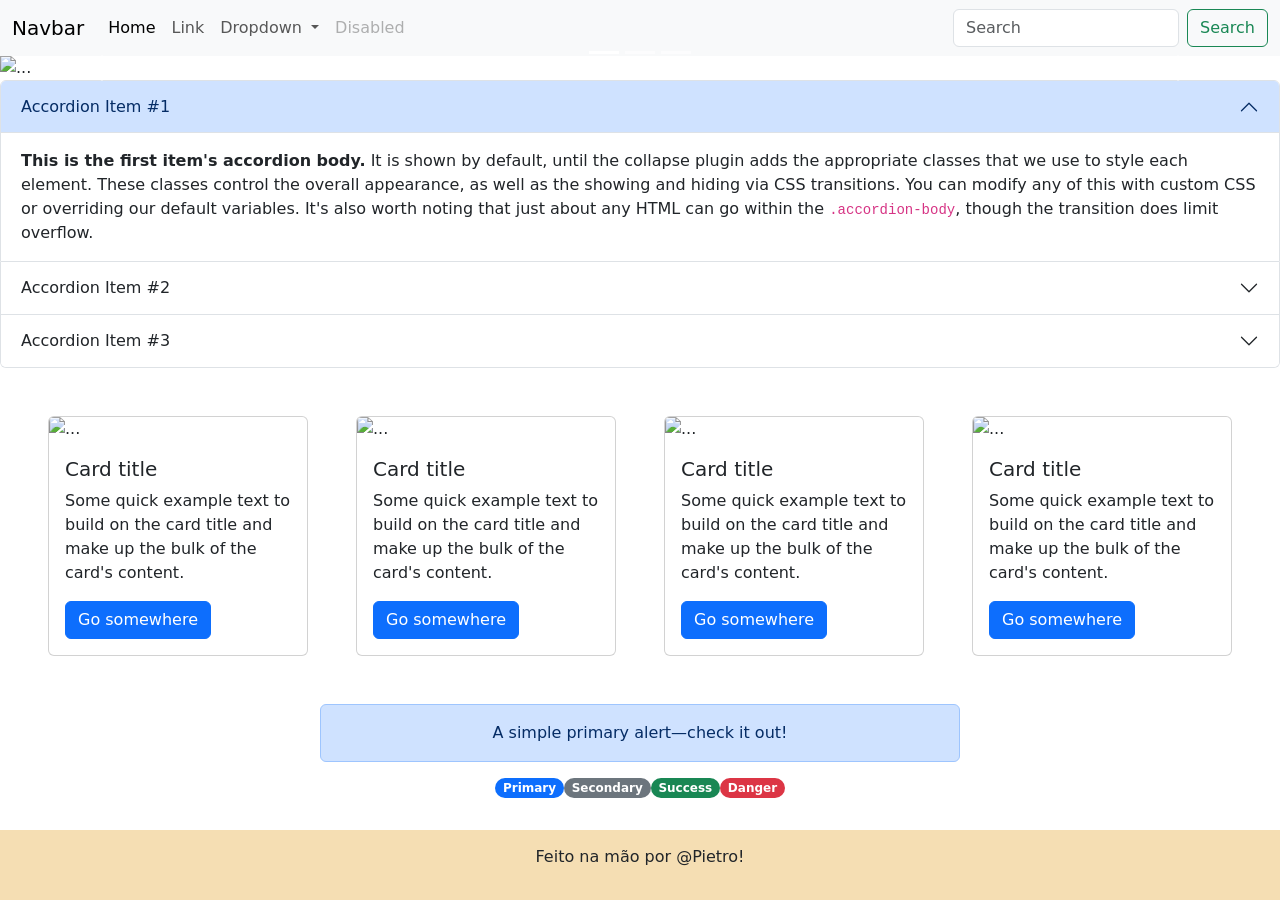
==== index.html @ e9ecaa7e "Bootstap/ Tailwind" ====
<!doctype html>
<html lang="en">
  <head>
    <meta charset="utf-8">
    <meta name="viewport" content="width=device-width, initial-scale=1">
    <title>Bootstrap demo</title>
    <link href="https://cdn.jsdelivr.net/npm/bootstrap@5.3.5/dist/css/bootstrap.min.css" rel="stylesheet" integrity="sha384-SgOJa3DmI69IUzQ2PVdRZhwQ+dy64/BUtbMJw1MZ8t5HZApcHrRKUc4W0kG879m7" crossorigin="anonymous">
    <link rel="stylesheet" href="style.css">
</head>
  <body>
    
    <!--Navbar-->

    <nav class="navbar navbar-expand-lg bg-body-tertiary">
        <div class="container-fluid">
          <a class="navbar-brand" href="#">Navbar</a>
          <button class="navbar-toggler" type="button" data-bs-toggle="collapse" data-bs-target="#navbarSupportedContent" aria-controls="navbarSupportedContent" aria-expanded="false" aria-label="Toggle navigation">
            <span class="navbar-toggler-icon"></span>
          </button>
          <div class="collapse navbar-collapse" id="navbarSupportedContent">
            <ul class="navbar-nav me-auto mb-2 mb-lg-0">
              <li class="nav-item">
                <a class="nav-link active" aria-current="page" href="#">Home</a>
              </li>
              <li class="nav-item">
                <a class="nav-link" href="#">Link</a>
              </li>
              <li class="nav-item dropdown">
                <a class="nav-link dropdown-toggle" href="#" role="button" data-bs-toggle="dropdown" aria-expanded="false">
                  Dropdown
                </a>
                <ul class="dropdown-menu">
                  <li><a class="dropdown-item" href="#">Action</a></li>
                  <li><a class="dropdown-item" href="#">Another action</a></li>
                  <li><hr class="dropdown-divider"></li>
                  <li><a class="dropdown-item" href="#">Something else here</a></li>
                </ul>
              </li>
              <li class="nav-item">
                <a class="nav-link disabled" aria-disabled="true">Disabled</a>
              </li>
            </ul>
            <form class="d-flex" role="search">
              <input class="form-control me-2" type="search" placeholder="Search" aria-label="Search">
              <button class="btn btn-outline-success" type="submit">Search</button>
            </form>
          </div>
        </div>
      </nav>

      <!--Carousel-->

      <div id="carouselExampleIndicators" class="carousel slide">
        <div class="carousel-indicators">
          <button type="button" data-bs-target="#carouselExampleIndicators" data-bs-slide-to="0" class="active" aria-current="true" aria-label="Slide 1"></button>
          <button type="button" data-bs-target="#carouselExampleIndicators" data-bs-slide-to="1" aria-label="Slide 2"></button>
          <button type="button" data-bs-target="#carouselExampleIndicators" data-bs-slide-to="2" aria-label="Slide 3"></button>
        </div>
        <div class="carousel-inner">
          <div class="carousel-item active">
            <img src="..." class="d-block w-100" alt="...">
          </div>
          <div class="carousel-item">
            <img src="..." class="d-block w-100" alt="...">
          </div>
          <div class="carousel-item">
            <img src="..." class="d-block w-100" alt="...">
          </div>
        </div>
        <button class="carousel-control-prev" type="button" data-bs-target="#carouselExampleIndicators" data-bs-slide="prev">
          <span class="carousel-control-prev-icon" aria-hidden="true"></span>
          <span class="visually-hidden">Previous</span>
        </button>
        <button class="carousel-control-next" type="button" data-bs-target="#carouselExampleIndicators" data-bs-slide="next">
          <span class="carousel-control-next-icon" aria-hidden="true"></span>
          <span class="visually-hidden">Next</span>
        </button>
      </div>

      <!--Accordion-->

      <div class="accordion" id="accordionExample">
        <div class="accordion-item">
          <h2 class="accordion-header">
            <button class="accordion-button" type="button" data-bs-toggle="collapse" data-bs-target="#collapseOne" aria-expanded="true" aria-controls="collapseOne">
              Accordion Item #1
            </button>
          </h2>
          <div id="collapseOne" class="accordion-collapse collapse show" data-bs-parent="#accordionExample">
            <div class="accordion-body">
              <strong>This is the first item's accordion body.</strong> It is shown by default, until the collapse plugin adds the appropriate classes that we use to style each element. These classes control the overall appearance, as well as the showing and hiding via CSS transitions. You can modify any of this with custom CSS or overriding our default variables. It's also worth noting that just about any HTML can go within the <code>.accordion-body</code>, though the transition does limit overflow.
            </div>
          </div>
        </div>
        <div class="accordion-item">
          <h2 class="accordion-header">
            <button class="accordion-button collapsed" type="button" data-bs-toggle="collapse" data-bs-target="#collapseTwo" aria-expanded="false" aria-controls="collapseTwo">
              Accordion Item #2
            </button>
          </h2>
          <div id="collapseTwo" class="accordion-collapse collapse" data-bs-parent="#accordionExample">
            <div class="accordion-body">
              <strong>This is the second item's accordion body.</strong> It is hidden by default, until the collapse plugin adds the appropriate classes that we use to style each element. These classes control the overall appearance, as well as the showing and hiding via CSS transitions. You can modify any of this with custom CSS or overriding our default variables. It's also worth noting that just about any HTML can go within the <code>.accordion-body</code>, though the transition does limit overflow.
            </div>
          </div>
        </div>
        <div class="accordion-item">
          <h2 class="accordion-header">
            <button class="accordion-button collapsed" type="button" data-bs-toggle="collapse" data-bs-target="#collapseThree" aria-expanded="false" aria-controls="collapseThree">
              Accordion Item #3
            </button>
          </h2>
          <div id="collapseThree" class="accordion-collapse collapse" data-bs-parent="#accordionExample">
            <div class="accordion-body">
              <strong>This is the third item's accordion body.</strong> It is hidden by default, until the collapse plugin adds the appropriate classes that we use to style each element. These classes control the overall appearance, as well as the showing and hiding via CSS transitions. You can modify any of this with custom CSS or overriding our default variables. It's also worth noting that just about any HTML can go within the <code>.accordion-body</code>, though the transition does limit overflow.
            </div>
          </div>
        </div>
      </div>

      

      <!--Cards-->


    <div class="cards d-flex gap-5 justify-content-center m-5">
      <div class="card" style="width: 18rem;">
        <img src="..." class="card-img-top" alt="...">
        <div class="card-body">
          <h5 class="card-title">Card title</h5>
          <p class="card-text">Some quick example text to build on the card title and make up the bulk of the card's content.</p>
          <a href="#" class="btn btn-primary">Go somewhere</a>
        </div>
      </div>

      <!--Card-->

      <div class="card" style="width: 18rem;">
        <img src="..." class="card-img-top" alt="...">
        <div class="card-body">
          <h5 class="card-title">Card title</h5>
          <p class="card-text">Some quick example text to build on the card title and make up the bulk of the card's content.</p>
          <a href="#" class="btn btn-primary">Go somewhere</a>
        </div>
      </div>

      <!--Card-->
      <div class="card" style="width: 18rem;">
        <img src="..." class="card-img-top" alt="...">
        <div class="card-body">
          <h5 class="card-title">Card title</h5>
          <p class="card-text">Some quick example text to build on the card title and make up the bulk of the card's content.</p>
          <a href="#" class="btn btn-primary">Go somewhere</a>
        </div>
      </div>


      <!--Card-->
      <div class="card" style="width: 18rem;">
        <img src="..." class="card-img-top" alt="...">
        <div class="card-body">
          <h5 class="card-title">Card title</h5>
          <p class="card-text">Some quick example text to build on the card title and make up the bulk of the card's content.</p>
          <a href="#" class="btn btn-primary">Go somewhere</a>
        </div>
      </div>
    </div>

      <!--Alert-->
    <div class="alert-more d-flex justify-content-center alerta">
      <div class="alert alert-primary col-6 d-flex justify-content-center" role="alert">
        A simple primary alert—check it out!      
      </div>
    </div>

    <!--Span-->
    <div class="spans">
        <span class="badge rounded-pill text-bg-primary">Primary</span>
        <span class="badge rounded-pill text-bg-secondary">Secondary</span>
        <span class="badge rounded-pill text-bg-success">Success</span>
        <span class="badge rounded-pill text-bg-danger">Danger</span>
    </div>
      <!--Footer-->

    <footer class="Footer col-12 d-flex align-items-center justify-content-center">
        <div >
            <p>Feito na mão por @Pietro!</p>
        </div>
    </footer>
    
      
    <script src="https://cdn.jsdelivr.net/npm/bootstrap@5.3.5/dist/js/bootstrap.bundle.min.js" integrity="sha384-k6d4wzSIapyDyv1kpU366/PK5hCdSbCRGRCMv+eplOQJWyd1fbcAu9OCUj5zNLiq" crossorigin="anonymous"></script>
  </body>
</html>
---- style.css ----
.Footer{
    height: 70px;
    background: wheat;
    bottom: 0;
    position: absolute;
}

.spans{
    display: flex;
    align-items: center;
    justify-content: center;
}
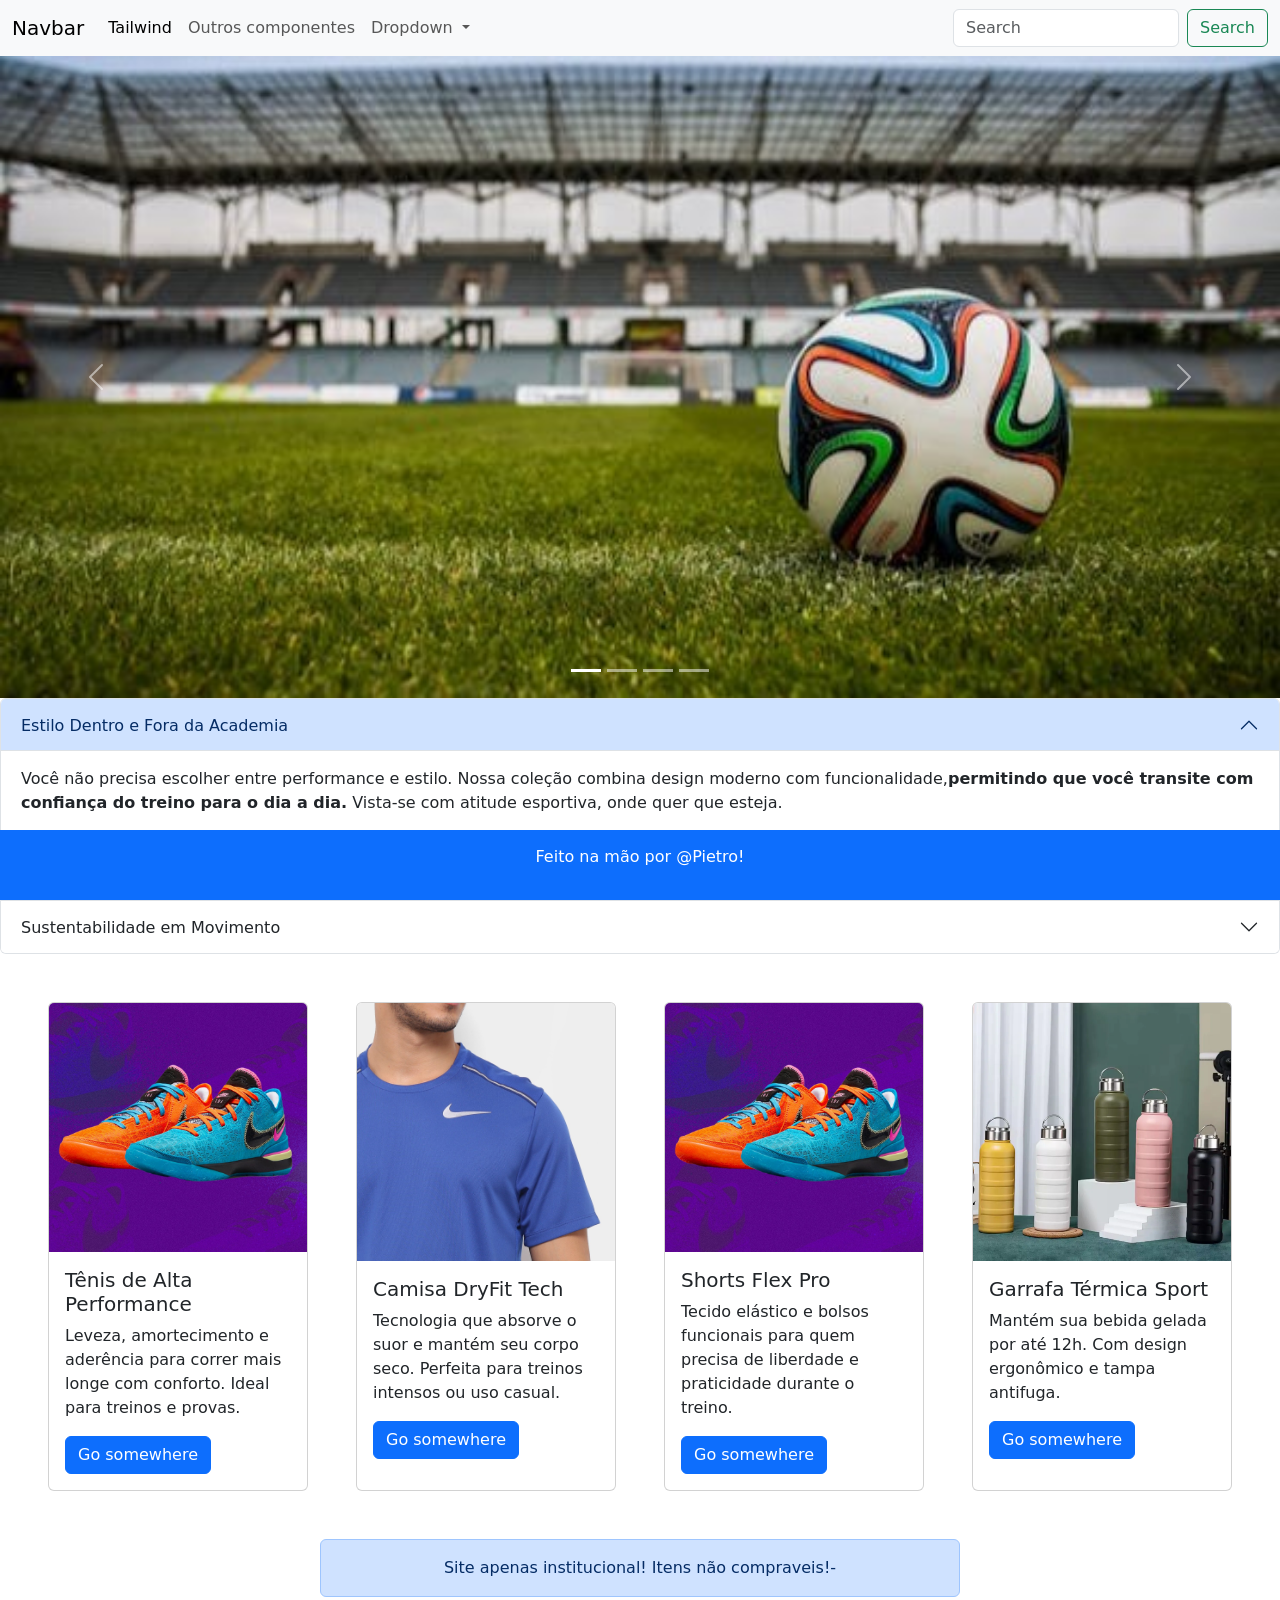
==== commit 90e33767: "Fim site bootstrap  e componentes" ====
--- a/index.html
+++ b/index.html
@@ -20,24 +20,19 @@
           <div class="collapse navbar-collapse" id="navbarSupportedContent">
             <ul class="navbar-nav me-auto mb-2 mb-lg-0">
               <li class="nav-item">
-                <a class="nav-link active" aria-current="page" href="#">Home</a>
+                <a class="nav-link active" aria-current="page" href="#">Tailwind</a>
               </li>
               <li class="nav-item">
-                <a class="nav-link" href="#">Link</a>
+                <a class="nav-link" href="bootstrap.html">Outros componentes</a>
               </li>
               <li class="nav-item dropdown">
                 <a class="nav-link dropdown-toggle" href="#" role="button" data-bs-toggle="dropdown" aria-expanded="false">
                   Dropdown
                 </a>
                 <ul class="dropdown-menu">
-                  <li><a class="dropdown-item" href="#">Action</a></li>
-                  <li><a class="dropdown-item" href="#">Another action</a></li>
-                  <li><hr class="dropdown-divider"></li>
-                  <li><a class="dropdown-item" href="#">Something else here</a></li>
+                  <li><a class="dropdown-item" href="bootstrap.html">Outros componentes</a></li>
+                  <li><a class="dropdown-item" href="#">Tailwind</a></li>
                 </ul>
-              </li>
-              <li class="nav-item">
-                <a class="nav-link disabled" aria-disabled="true">Disabled</a>
               </li>
             </ul>
             <form class="d-flex" role="search">
@@ -55,16 +50,20 @@
           <button type="button" data-bs-target="#carouselExampleIndicators" data-bs-slide-to="0" class="active" aria-current="true" aria-label="Slide 1"></button>
           <button type="button" data-bs-target="#carouselExampleIndicators" data-bs-slide-to="1" aria-label="Slide 2"></button>
           <button type="button" data-bs-target="#carouselExampleIndicators" data-bs-slide-to="2" aria-label="Slide 3"></button>
+          <button type="button" data-bs-target="#carouselExampleIndicators" data-bs-slide-to="3" aria-label="Slide 4"></button>
         </div>
         <div class="carousel-inner">
           <div class="carousel-item active">
-            <img src="..." class="d-block w-100" alt="...">
+            <img src="img/fut.jpeg" class="d-block w-100" alt="...">
           </div>
           <div class="carousel-item">
-            <img src="..." class="d-block w-100" alt="...">
+            <img src="img/nada.jpg" class="d-block w-100" alt="...">
           </div>
           <div class="carousel-item">
-            <img src="..." class="d-block w-100" alt="...">
+            <img src="img/peso.jpeg" class="d-block w-100" alt="...">
+          </div>
+          <div class="carousel-item">
+            <img src="img/tenis.jpeg" class="d-block w-100" alt="...">
           </div>
         </div>
         <button class="carousel-control-prev" type="button" data-bs-target="#carouselExampleIndicators" data-bs-slide="prev">
@@ -83,36 +82,36 @@
         <div class="accordion-item">
           <h2 class="accordion-header">
             <button class="accordion-button" type="button" data-bs-toggle="collapse" data-bs-target="#collapseOne" aria-expanded="true" aria-controls="collapseOne">
-              Accordion Item #1
+              Estilo Dentro e Fora da Academia
             </button>
           </h2>
           <div id="collapseOne" class="accordion-collapse collapse show" data-bs-parent="#accordionExample">
             <div class="accordion-body">
-              <strong>This is the first item's accordion body.</strong> It is shown by default, until the collapse plugin adds the appropriate classes that we use to style each element. These classes control the overall appearance, as well as the showing and hiding via CSS transitions. You can modify any of this with custom CSS or overriding our default variables. It's also worth noting that just about any HTML can go within the <code>.accordion-body</code>, though the transition does limit overflow.
+              <p>Você não precisa escolher entre performance e estilo. Nossa coleção combina design moderno com funcionalidade,<b>permitindo que você transite com confiança do treino para o dia a dia.</b> Vista-se com atitude esportiva, onde quer que esteja.              </p>
             </div>
           </div>
         </div>
         <div class="accordion-item">
           <h2 class="accordion-header">
             <button class="accordion-button collapsed" type="button" data-bs-toggle="collapse" data-bs-target="#collapseTwo" aria-expanded="false" aria-controls="collapseTwo">
-              Accordion Item #2
+              Tecnologia e Desempenho
             </button>
           </h2>
           <div id="collapseTwo" class="accordion-collapse collapse" data-bs-parent="#accordionExample">
             <div class="accordion-body">
-              <strong>This is the second item's accordion body.</strong> It is hidden by default, until the collapse plugin adds the appropriate classes that we use to style each element. These classes control the overall appearance, as well as the showing and hiding via CSS transitions. You can modify any of this with custom CSS or overriding our default variables. It's also worth noting that just about any HTML can go within the <code>.accordion-body</code>, though the transition does limit overflow.
+              <p>Nossas roupas são desenvolvidas com tecidos tecnológicos que oferecem <b>maior respirabilidade, controle de umidade e compressão estratégica.</b> Cada peça é pensada para otimizar seu desempenho nos treinos e competições, garantindo conforto e liberdade de movimento.</p>
             </div>
           </div>
         </div>
         <div class="accordion-item">
           <h2 class="accordion-header">
             <button class="accordion-button collapsed" type="button" data-bs-toggle="collapse" data-bs-target="#collapseThree" aria-expanded="false" aria-controls="collapseThree">
-              Accordion Item #3
+              Sustentabilidade em Movimento
             </button>
           </h2>
           <div id="collapseThree" class="accordion-collapse collapse" data-bs-parent="#accordionExample">
             <div class="accordion-body">
-              <strong>This is the third item's accordion body.</strong> It is hidden by default, until the collapse plugin adds the appropriate classes that we use to style each element. These classes control the overall appearance, as well as the showing and hiding via CSS transitions. You can modify any of this with custom CSS or overriding our default variables. It's also worth noting that just about any HTML can go within the <code>.accordion-body</code>, though the transition does limit overflow.
+              <p>Acreditamos em um futuro mais consciente. Por isso, utilizamos materiais reciclados e processos de produção sustentáveis, reduzindo o impacto ambiental sem comprometer a qualidade. <b>Escolha uma marca que se preocupa com o planeta tanto quanto com sua performance.</b></p>
             </div>
           </div>
         </div>
@@ -125,10 +124,10 @@
 
     <div class="cards d-flex gap-5 justify-content-center m-5">
       <div class="card" style="width: 18rem;">
-        <img src="..." class="card-img-top" alt="...">
+        <img src="img/NikeTenis.jpg" class="card-img-top" alt="...">
         <div class="card-body">
-          <h5 class="card-title">Card title</h5>
-          <p class="card-text">Some quick example text to build on the card title and make up the bulk of the card's content.</p>
+          <h5 class="card-title">Tênis de Alta Performance</h5>
+          <p class="card-text">Leveza, amortecimento e aderência para correr mais longe com conforto. Ideal para treinos e provas.</p>
           <a href="#" class="btn btn-primary">Go somewhere</a>
         </div>
       </div>
@@ -136,20 +135,20 @@
       <!--Card-->
 
       <div class="card" style="width: 18rem;">
-        <img src="..." class="card-img-top" alt="...">
+        <img src="img/Nike_dryfit.jpg" class="card-img-top" alt="...">
         <div class="card-body">
-          <h5 class="card-title">Card title</h5>
-          <p class="card-text">Some quick example text to build on the card title and make up the bulk of the card's content.</p>
+          <h5 class="card-title">Camisa DryFit Tech</h5>
+          <p class="card-text">Tecnologia que absorve o suor e mantém seu corpo seco. Perfeita para treinos intensos ou uso casual.</p>
           <a href="#" class="btn btn-primary">Go somewhere</a>
         </div>
       </div>
 
       <!--Card-->
       <div class="card" style="width: 18rem;">
-        <img src="..." class="card-img-top" alt="...">
+        <img src="img/NikeTenis.jpg" class="card-img-top" alt="...">
         <div class="card-body">
-          <h5 class="card-title">Card title</h5>
-          <p class="card-text">Some quick example text to build on the card title and make up the bulk of the card's content.</p>
+          <h5 class="card-title">Shorts Flex Pro</h5>
+          <p class="card-text"> Tecido elástico e bolsos funcionais para quem precisa de liberdade e praticidade durante o treino.</p>
           <a href="#" class="btn btn-primary">Go somewhere</a>
         </div>
       </div>
@@ -157,32 +156,26 @@
 
       <!--Card-->
       <div class="card" style="width: 18rem;">
-        <img src="..." class="card-img-top" alt="...">
+        <img src="img/Garrafa.webp" class="card-img-top" alt="...">
         <div class="card-body">
-          <h5 class="card-title">Card title</h5>
-          <p class="card-text">Some quick example text to build on the card title and make up the bulk of the card's content.</p>
+          <h5 class="card-title">Garrafa Térmica Sport </h5>
+          <p class="card-text">Mantém sua bebida gelada por até 12h. Com design ergonômico e tampa antifuga.</p>
           <a href="#" class="btn btn-primary">Go somewhere</a>
         </div>
       </div>
     </div>
 
       <!--Alert-->
-    <div class="alert-more d-flex justify-content-center alerta">
+    <div class="alert-more d-flex justify-content-center alerta mb-5">
       <div class="alert alert-primary col-6 d-flex justify-content-center" role="alert">
-        A simple primary alert—check it out!      
+        Site apenas institucional! Itens não compraveis!-      
       </div>
     </div>
 
-    <!--Span-->
-    <div class="spans">
-        <span class="badge rounded-pill text-bg-primary">Primary</span>
-        <span class="badge rounded-pill text-bg-secondary">Secondary</span>
-        <span class="badge rounded-pill text-bg-success">Success</span>
-        <span class="badge rounded-pill text-bg-danger">Danger</span>
-    </div>
+   
       <!--Footer-->
 
-    <footer class="Footer col-12 d-flex align-items-center justify-content-center">
+    <footer class="Footer col-12 d-flex align-items-center justify-content-center bg-primary ">
         <div >
             <p>Feito na mão por @Pietro!</p>
         </div>
--- a/style.css
+++ b/style.css
@@ -1,8 +1,8 @@
 .Footer{
     height: 70px;
-    background: wheat;
     bottom: 0;
-    position: absolute;
+    position: fixed;
+    color: white;
 }
 
 .spans{
